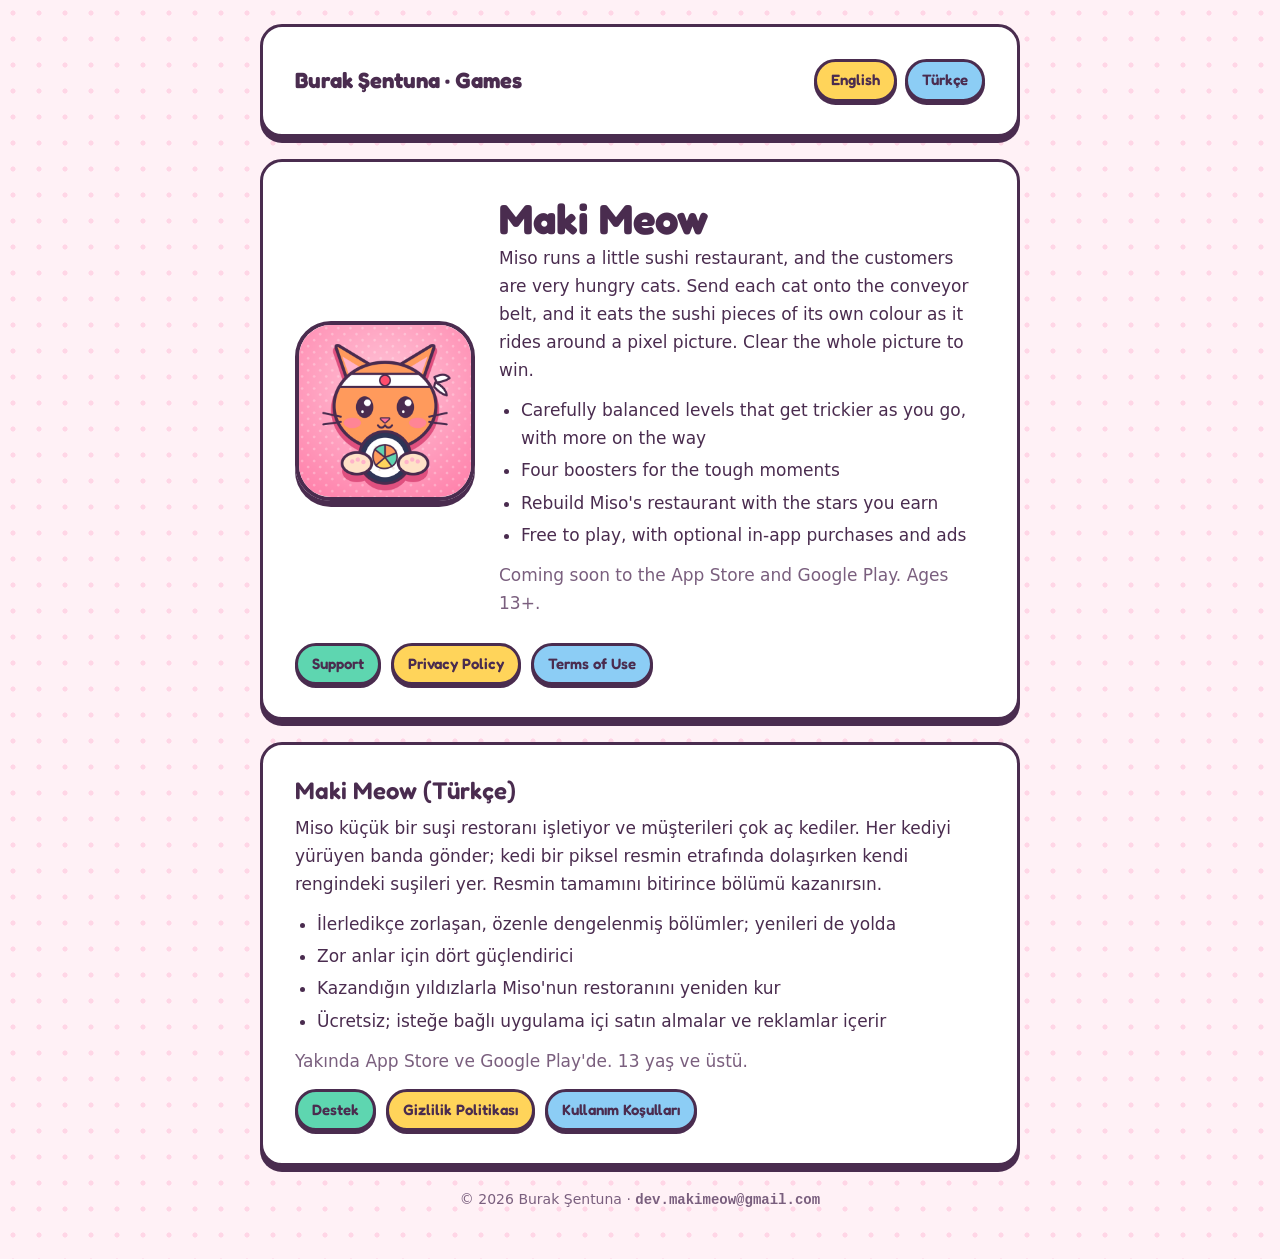
==== makimeow/index.html @ 5c27c9af "Maki Meow site: game page, privacy policy, terms of use, support (EN + TR) Co-Authored-By: Claude Op" ====
<!doctype html>
<html lang="en">
<head>
  <meta charset="utf-8">
  <meta name="viewport" content="width=device-width, initial-scale=1, viewport-fit=cover">
  <title>Maki Meow</title>
  <meta name="description" content="Maki Meow: a cozy puzzle game where hungry cats ride a sushi belt and eat a pixel picture by colour.">
  <link rel="icon" href="../favicon.png">
  <link rel="stylesheet" href="../assets/site.css">
</head>
<body>
<main>
  <header class="card top">
    <a class="brand" href="../">Burak Şentuna · Games</a>
    <nav class="lang"><a class="pill" href="#en">English</a><a class="pill sky" href="#tr">Türkçe</a></nav>
  </header>

  <section class="card" id="en" lang="en">
    <div class="hero">
      <img src="../assets/makimeow-icon.png" alt="Maki Meow app icon">
      <div class="text">
        <h1>Maki Meow</h1>
        <p>Miso runs a little sushi restaurant, and the customers are very hungry cats. Send each cat onto the conveyor belt,
          and it eats the sushi pieces of its own colour as it rides around a pixel picture. Clear the whole picture to win.</p>
        <ul>
          <li>Carefully balanced levels that get trickier as you go, with more on the way</li>
          <li>Four boosters for the tough moments</li>
          <li>Rebuild Miso's restaurant with the stars you earn</li>
          <li>Free to play, with optional in-app purchases and ads</li>
        </ul>
        <p class="muted">Coming soon to the App Store and Google Play. Ages 13+.</p>
      </div>
    </div>
    <div class="links">
      <a class="pill mint" href="support.html">Support</a>
      <a class="pill" href="privacy.html">Privacy Policy</a>
      <a class="pill sky" href="terms.html">Terms of Use</a>
    </div>
  </section>

  <section class="card" id="tr" lang="tr">
    <h2 style="margin-top:0">Maki Meow (Türkçe)</h2>
    <p>Miso küçük bir suşi restoranı işletiyor ve müşterileri çok aç kediler. Her kediyi yürüyen banda gönder; kedi bir piksel
      resmin etrafında dolaşırken kendi rengindeki suşileri yer. Resmin tamamını bitirince bölümü kazanırsın.</p>
    <ul>
      <li>İlerledikçe zorlaşan, özenle dengelenmiş bölümler; yenileri de yolda</li>
      <li>Zor anlar için dört güçlendirici</li>
      <li>Kazandığın yıldızlarla Miso'nun restoranını yeniden kur</li>
      <li>Ücretsiz; isteğe bağlı uygulama içi satın almalar ve reklamlar içerir</li>
    </ul>
    <p class="muted">Yakında App Store ve Google Play'de. 13 yaş ve üstü.</p>
    <div class="links">
      <a class="pill mint" href="support.html#tr">Destek</a>
      <a class="pill" href="privacy.html#tr">Gizlilik Politikası</a>
      <a class="pill sky" href="terms.html#tr">Kullanım Koşulları</a>
    </div>
  </section>

  <footer>© 2026 Burak Şentuna · <span class="mail">dev.makimeow@gmail.com</span></footer>
</main>
</body>
</html>
---- assets/site.css ----
/* Maki Meow ile aynı "Şeker Pastel" görünüm: mürdüm çizgiler, sert gölgeler, pastel renkler.
   Yazı tipi sitenin içinden gelir (Google Fonts yok: ziyaretçinin IP'si üçüncü tarafa gitmesin). */
@font-face { font-family: "Fredoka"; font-weight: 600; font-display: swap; src: url("fonts/Fredoka-SemiBold.ttf") format("truetype"); }
@font-face { font-family: "Fredoka"; font-weight: 700; font-display: swap; src: url("fonts/Fredoka-Bold.ttf") format("truetype"); }

:root {
  --bg: #fff1f6;
  --dots: #ffd6e6;
  --card: #ffffff;
  --ink: #4a2c4f;
  --muted: #7a5f7e;
  --line: #4a2c4f;
  --pink: #ff8fb8;
  --pink-deep: #e0507f;
  --mint: #5ed6b0;
  --sky: #8ccdf5;
  --yellow: #ffd45a;
  --orange: #ff9a5a;
  --note: #fff7d6;
  color-scheme: light;
}

@media (prefers-color-scheme: dark) {
  :root {
    --bg: #2a1a2e;
    --dots: #3a2540;
    --card: #3a2741;
    --ink: #fbe9f2;
    --muted: #d7bfd9;
    --line: #120a14;
    --pink-deep: #ff8fb8;
    --note: #4a3550;
    color-scheme: dark;
  }
}

* { box-sizing: border-box; }

html { -webkit-text-size-adjust: 100%; }

body {
  margin: 0;
  background-color: var(--bg);
  background-image: radial-gradient(var(--dots) 2.5px, transparent 2.6px);
  background-size: 26px 26px;
  color: var(--ink);
  font: 400 17px/1.65 system-ui, -apple-system, "Segoe UI", Roboto, sans-serif;
  padding: 24px max(16px, env(safe-area-inset-right, 0px)) 48px max(16px, env(safe-area-inset-left, 0px));
}

main { max-width: 760px; margin: 0 auto; display: flex; flex-direction: column; gap: 22px; }

h1, h2, h3, .brand { font-family: "Fredoka", system-ui, sans-serif; line-height: 1.2; text-wrap: balance; }
h1 { font-size: clamp(30px, 6vw, 42px); font-weight: 700; margin: 0; }
h2 { font-size: 24px; font-weight: 600; margin: 30px 0 8px; }
h3 { font-size: 19px; font-weight: 600; margin: 22px 0 6px; }
p, ul, ol { margin: 0 0 12px; }
ul, ol { padding-left: 22px; }
li { margin: 4px 0; }
a { color: var(--pink-deep); font-weight: 700; text-underline-offset: 3px; }
small, .muted { color: var(--muted); }

.card {
  background: var(--card);
  border: 3px solid var(--line);
  border-radius: 22px;
  box-shadow: 0 6px 0 var(--line);
  padding: clamp(18px, 4vw, 32px);
  min-width: 0;
}

.top { display: flex; align-items: center; gap: 14px; flex-wrap: wrap; }
.top img { width: 56px; height: 56px; border-radius: 14px; border: 3px solid var(--line); }
.brand { font-size: 22px; font-weight: 700; color: var(--ink); text-decoration: none; }
.top nav { margin-left: auto; display: flex; gap: 8px; flex-wrap: wrap; }

.pill {
  display: inline-block;
  padding: 6px 14px;
  border: 3px solid var(--line);
  border-radius: 999px;
  background: var(--yellow);
  color: #4a2c4f;
  font-family: "Fredoka", system-ui, sans-serif;
  font-weight: 600;
  font-size: 15px;
  text-decoration: none;
  box-shadow: 0 3px 0 var(--line);
}
.pill.mint { background: var(--mint); }
.pill.sky { background: var(--sky); }
.pill.pink { background: var(--pink); }

.hero { display: flex; gap: 24px; align-items: center; flex-wrap: wrap; }
.hero img { width: min(180px, 40vw); border-radius: 36px; border: 4px solid var(--line); box-shadow: 0 6px 0 var(--line); }
.hero .text { flex: 1 1 260px; min-width: 0; }

.links { display: flex; gap: 10px; flex-wrap: wrap; margin-top: 14px; }

.summary { background: var(--note); border-radius: 16px; border: 2px dashed var(--line); padding: 14px 18px; }
.summary ul { margin: 0; }

.lang { display: flex; gap: 8px; flex-wrap: wrap; }
.updated { font-size: 15px; color: var(--muted); margin: 6px 0 0; }

.mail { font-family: ui-monospace, "SF Mono", Menlo, monospace; font-weight: 700; word-break: break-all; }

footer { text-align: center; font-size: 14px; color: var(--muted); }
footer a { font-weight: 600; }
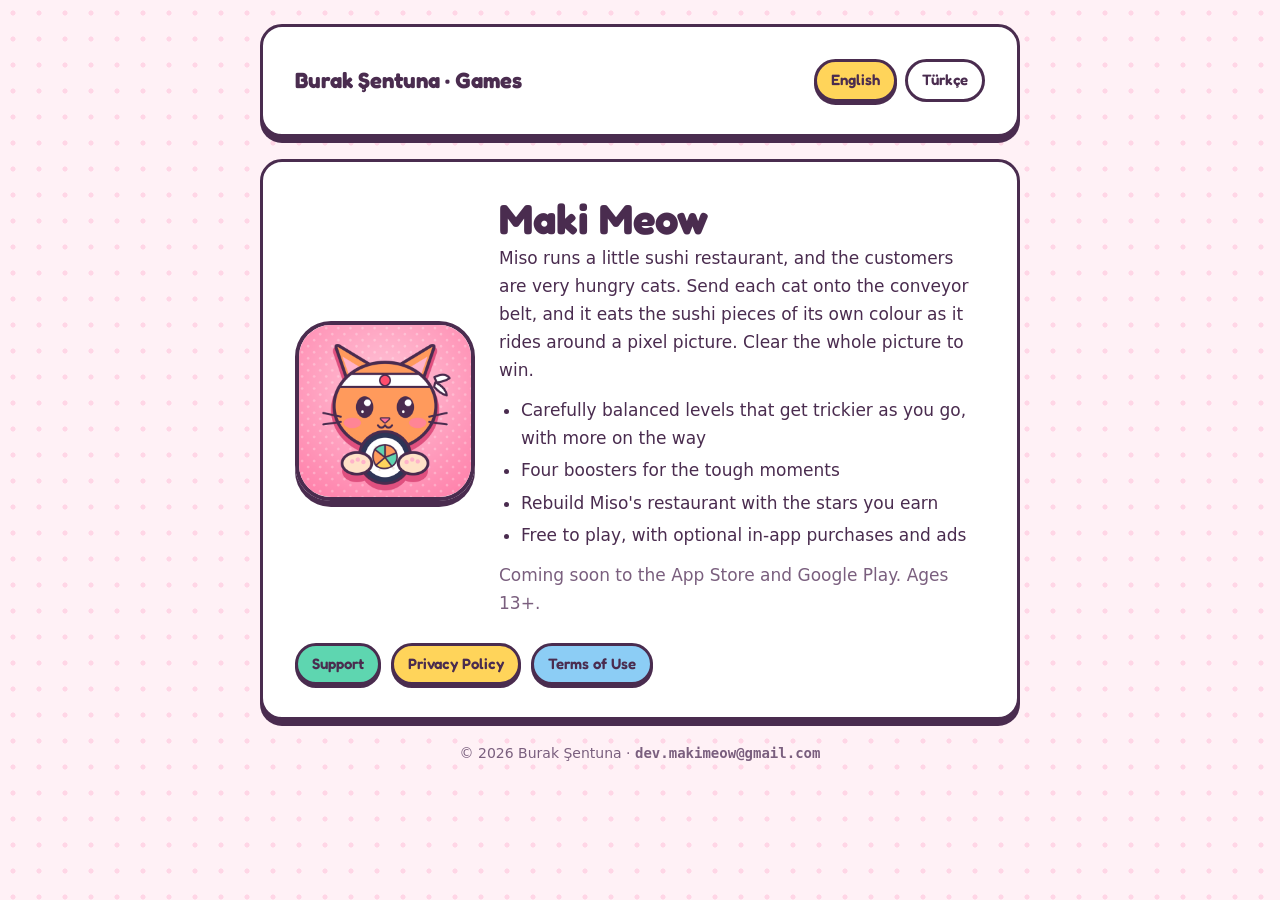
==== commit f9e9de16: "Show one language at a time: the English/Türkçe buttons switch the page, the choice is remembered Co" ====
--- a/makimeow/index.html
+++ b/makimeow/index.html
@@ -7,12 +7,13 @@
   <meta name="description" content="Maki Meow: a cozy puzzle game where hungry cats ride a sushi belt and eat a pixel picture by colour.">
   <link rel="icon" href="../favicon.png">
   <link rel="stylesheet" href="../assets/site.css">
+  <script src="../assets/lang.js" defer></script>
 </head>
 <body>
 <main>
   <header class="card top">
     <a class="brand" href="../">Burak Şentuna · Games</a>
-    <nav class="lang"><a class="pill" href="#en">English</a><a class="pill sky" href="#tr">Türkçe</a></nav>
+    <nav class="lang"><a class="pill" href="#en" data-set-lang="en">English</a><a class="pill" href="#tr" data-set-lang="tr">Türkçe</a></nav>
   </header>
 
   <section class="card" id="en" lang="en">
@@ -39,16 +40,21 @@
   </section>
 
   <section class="card" id="tr" lang="tr">
-    <h2 style="margin-top:0">Maki Meow (Türkçe)</h2>
-    <p>Miso küçük bir suşi restoranı işletiyor ve müşterileri çok aç kediler. Her kediyi yürüyen banda gönder; kedi bir piksel
-      resmin etrafında dolaşırken kendi rengindeki suşileri yer. Resmin tamamını bitirince bölümü kazanırsın.</p>
-    <ul>
-      <li>İlerledikçe zorlaşan, özenle dengelenmiş bölümler; yenileri de yolda</li>
-      <li>Zor anlar için dört güçlendirici</li>
-      <li>Kazandığın yıldızlarla Miso'nun restoranını yeniden kur</li>
-      <li>Ücretsiz; isteğe bağlı uygulama içi satın almalar ve reklamlar içerir</li>
-    </ul>
-    <p class="muted">Yakında App Store ve Google Play'de. 13 yaş ve üstü.</p>
+    <div class="hero">
+      <img src="../assets/makimeow-icon.png" alt="Maki Meow uygulama simgesi">
+      <div class="text">
+        <h1>Maki Meow</h1>
+        <p>Miso küçük bir suşi restoranı işletiyor ve müşterileri çok aç kediler. Her kediyi yürüyen banda gönder; kedi bir
+          piksel resmin etrafında dolaşırken kendi rengindeki suşileri yer. Resmin tamamını bitirince bölümü kazanırsın.</p>
+        <ul>
+          <li>İlerledikçe zorlaşan, özenle dengelenmiş bölümler; yenileri de yolda</li>
+          <li>Zor anlar için dört güçlendirici</li>
+          <li>Kazandığın yıldızlarla Miso'nun restoranını yeniden kur</li>
+          <li>Ücretsiz; isteğe bağlı uygulama içi satın almalar ve reklamlar içerir</li>
+        </ul>
+        <p class="muted">Yakında App Store ve Google Play'de. 13 yaş ve üstü.</p>
+      </div>
+    </div>
     <div class="links">
       <a class="pill mint" href="support.html#tr">Destek</a>
       <a class="pill" href="privacy.html#tr">Gizlilik Politikası</a>
--- a/assets/site.css
+++ b/assets/site.css
@@ -91,6 +91,10 @@
 .pill.sky { background: var(--sky); }
 .pill.pink { background: var(--pink); }
 
+/* Dil düğmeleri: seçili olan sarı, diğeri sade. */
+.lang .pill[aria-current="false"] { background: var(--card); color: var(--ink); box-shadow: none; }
+.lang .pill[aria-current="true"] { background: var(--yellow); color: #4a2c4f; }
+
 .hero { display: flex; gap: 24px; align-items: center; flex-wrap: wrap; }
 .hero img { width: min(180px, 40vw); border-radius: 36px; border: 4px solid var(--line); box-shadow: 0 6px 0 var(--line); }
 .hero .text { flex: 1 1 260px; min-width: 0; }
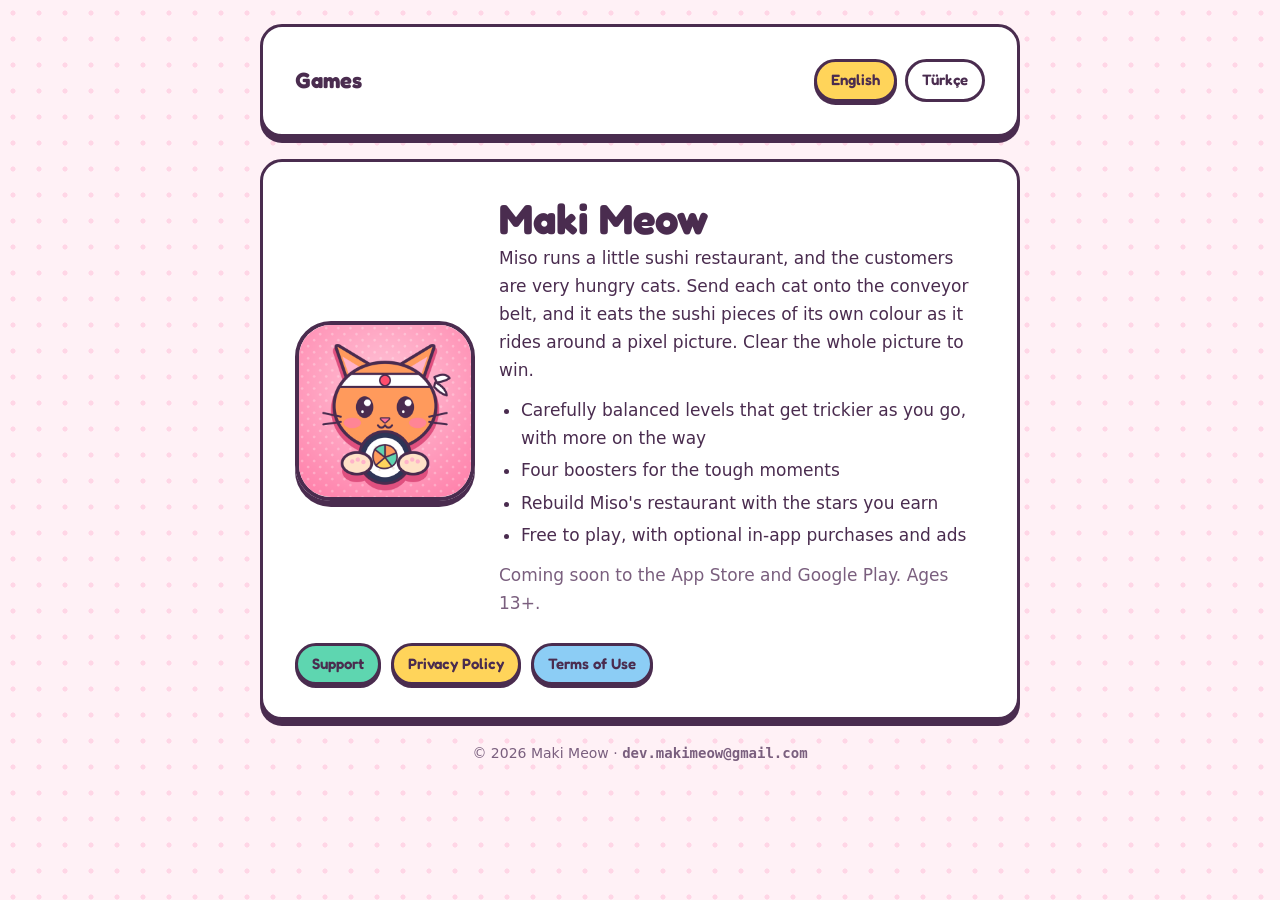
==== commit 85e3bd02: "Header says Games instead of the owner's name; the support e-mail lives on each game's pages Co-Auth" ====
--- a/makimeow/index.html
+++ b/makimeow/index.html
@@ -12,7 +12,7 @@
 <body>
 <main>
   <header class="card top">
-    <a class="brand" href="../">Burak Şentuna · Games</a>
+    <a class="brand" href="../">Games</a>
     <nav class="lang"><a class="pill" href="#en" data-set-lang="en">English</a><a class="pill" href="#tr" data-set-lang="tr">Türkçe</a></nav>
   </header>
 
@@ -62,7 +62,7 @@
     </div>
   </section>
 
-  <footer>© 2026 Burak Şentuna · <span class="mail">dev.makimeow@gmail.com</span></footer>
+  <footer>© 2026 Maki Meow · <span class="mail">dev.makimeow@gmail.com</span></footer>
 </main>
 </body>
 </html>
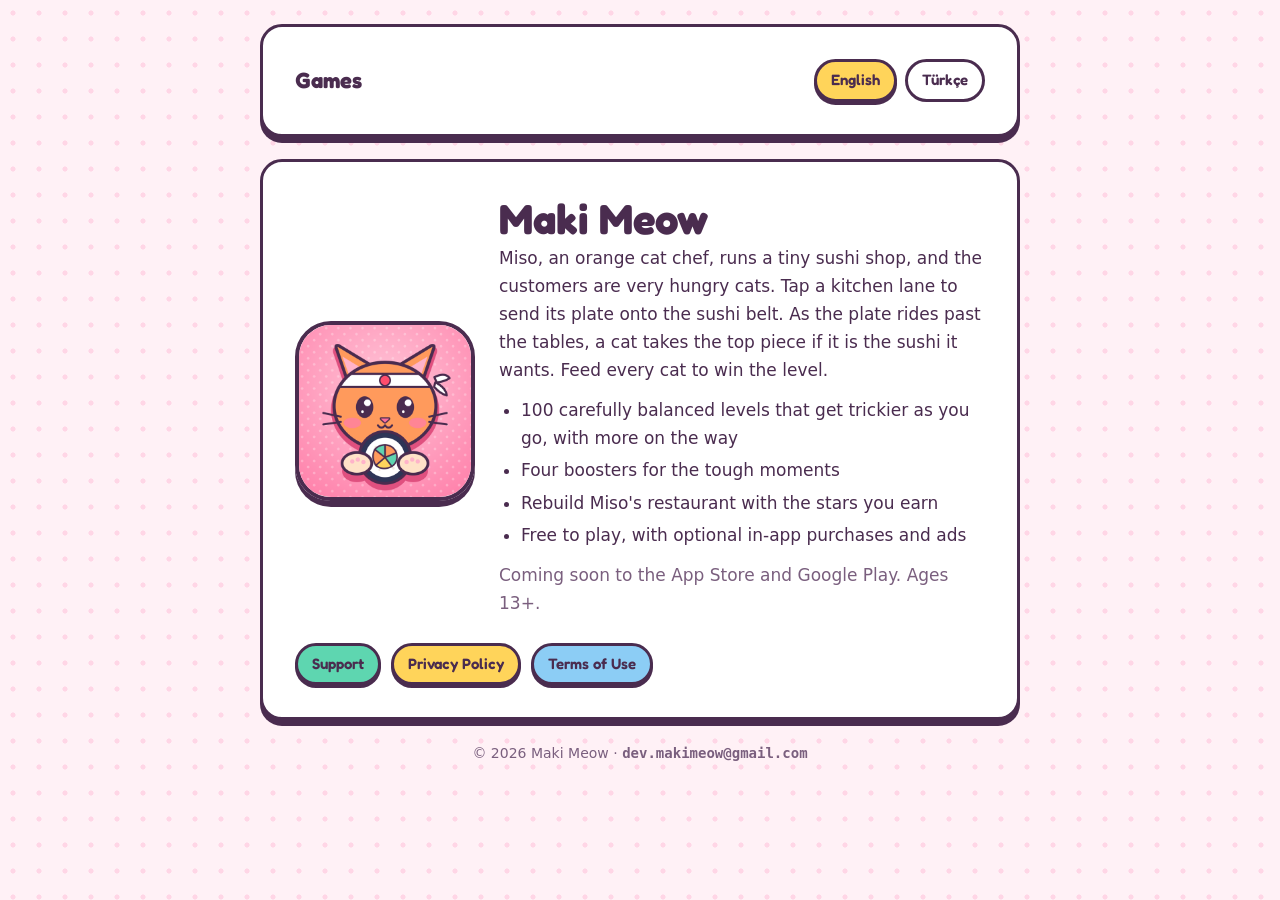
==== commit ee6edc89: "Maki Meow pages match the released game: belt gameplay on the game page, statistics are not linked t" ====
--- a/makimeow/index.html
+++ b/makimeow/index.html
@@ -21,10 +21,11 @@
       <img src="../assets/makimeow-icon.png" alt="Maki Meow app icon">
       <div class="text">
         <h1>Maki Meow</h1>
-        <p>Miso runs a little sushi restaurant, and the customers are very hungry cats. Send each cat onto the conveyor belt,
-          and it eats the sushi pieces of its own colour as it rides around a pixel picture. Clear the whole picture to win.</p>
+        <p>Miso, an orange cat chef, runs a tiny sushi shop, and the customers are very hungry cats. Tap a kitchen lane to send
+          its plate onto the sushi belt. As the plate rides past the tables, a cat takes the top piece if it is the sushi it
+          wants. Feed every cat to win the level.</p>
         <ul>
-          <li>Carefully balanced levels that get trickier as you go, with more on the way</li>
+          <li>100 carefully balanced levels that get trickier as you go, with more on the way</li>
           <li>Four boosters for the tough moments</li>
           <li>Rebuild Miso's restaurant with the stars you earn</li>
           <li>Free to play, with optional in-app purchases and ads</li>
@@ -44,10 +45,11 @@
       <img src="../assets/makimeow-icon.png" alt="Maki Meow uygulama simgesi">
       <div class="text">
         <h1>Maki Meow</h1>
-        <p>Miso küçük bir suşi restoranı işletiyor ve müşterileri çok aç kediler. Her kediyi yürüyen banda gönder; kedi bir
-          piksel resmin etrafında dolaşırken kendi rengindeki suşileri yer. Resmin tamamını bitirince bölümü kazanırsın.</p>
+        <p>Turuncu kedi şef Miso küçük bir suşi dükkânı işletiyor ve müşterileri çok aç kediler. Mutfakta bir sıraya dokun,
+          öndeki tabak suşi bandına çıksın. Tabak masaların önünden geçerken en üstteki parça istediği suşiyse kedi onu alır.
+          Bütün kedileri doyur, bölümü kazan.</p>
         <ul>
-          <li>İlerledikçe zorlaşan, özenle dengelenmiş bölümler; yenileri de yolda</li>
+          <li>İlerledikçe zorlaşan, özenle dengelenmiş 100 bölüm; yenileri de yolda</li>
           <li>Zor anlar için dört güçlendirici</li>
           <li>Kazandığın yıldızlarla Miso'nun restoranını yeniden kur</li>
           <li>Ücretsiz; isteğe bağlı uygulama içi satın almalar ve reklamlar içerir</li>
